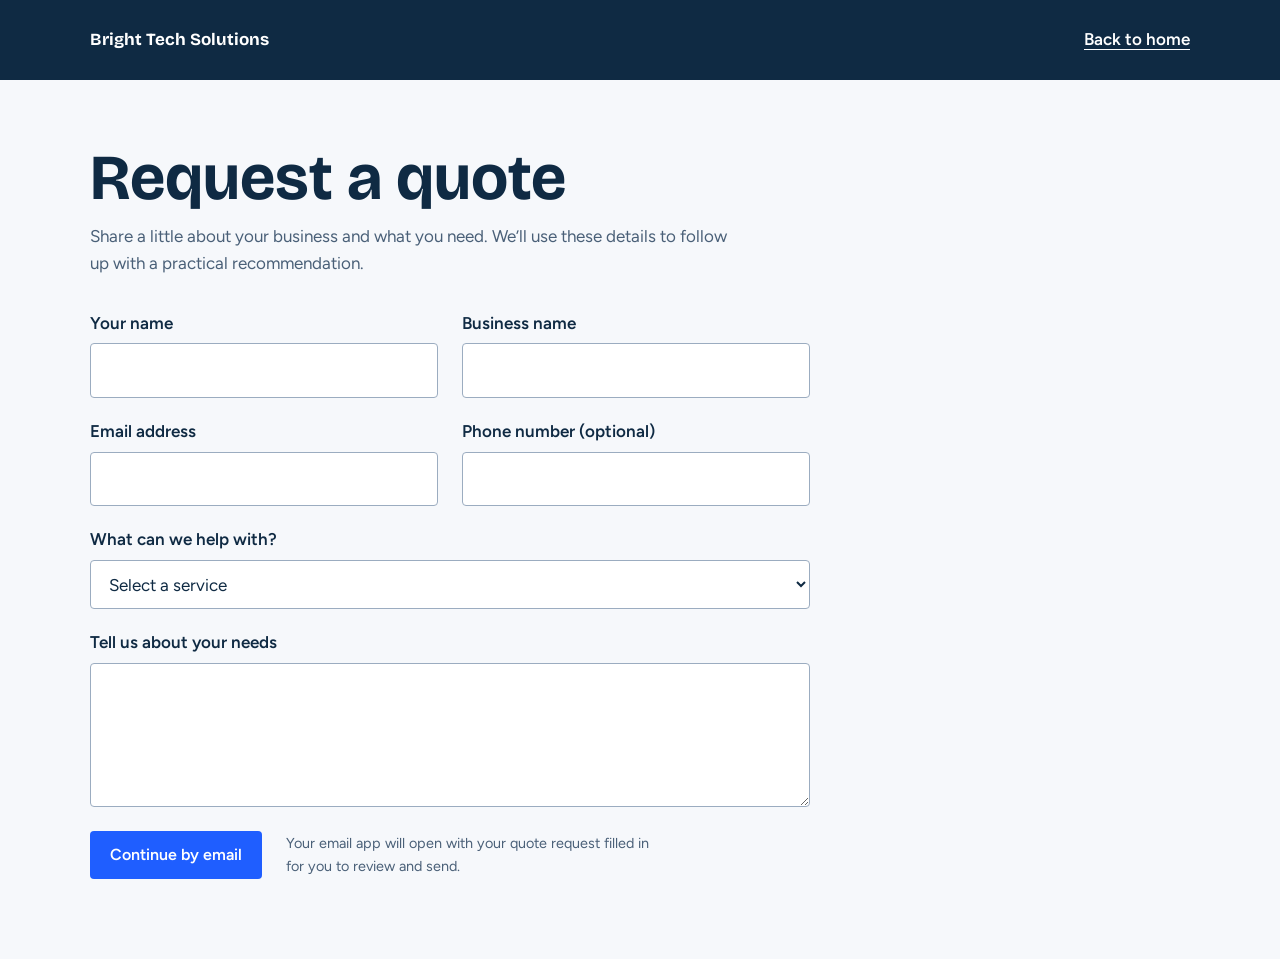
==== quote.html @ 937b691c "adding amination to home screen" ====
<!DOCTYPE html>
<html lang="en">
<head>
  <meta charset="UTF-8">
  <meta name="viewport" content="width=device-width, initial-scale=1">
  <title>Request a Quote | Bright Tech Solutions LLC</title>
  <meta name="description" content="Tell Bright Tech Solutions about your business technology needs and request a quote.">
  <link rel="preconnect" href="https://fonts.googleapis.com">
  <link rel="preconnect" href="https://fonts.gstatic.com" crossorigin>
  <link href="https://fonts.googleapis.com/css2?family=Bricolage+Grotesque:opsz,wght@12..96,500;12..96,700&family=Figtree:wght@400;500;600&display=swap" rel="stylesheet">
  <style>
    :root {
      --paper: #f6f8fb;
      --ink: #0f2a43;
      --cobalt: #1f5eff;
      --sun: #ffc933;
      --mist: #d9e2ee;
      --muted: #4a6078;
      --display: "Bricolage Grotesque", "Segoe UI", system-ui, sans-serif;
      --body: "Figtree", "Segoe UI", system-ui, sans-serif;
    }
    *, *::before, *::after { box-sizing: border-box; }
    body {
      min-height: 100vh;
      margin: 0;
      background: var(--paper);
      color: var(--ink);
      font-family: var(--body);
      font-size: 1.0625rem;
      line-height: 1.6;
    }
    a { color: inherit; }
    :focus-visible { outline: 3px solid var(--sun); outline-offset: 3px; }
    .wrap { width: min(1100px, 100% - 3rem); margin-inline: auto; }
    .topbar { background: var(--ink); color: #fff; }
    .nav {
      display: flex;
      align-items: center;
      justify-content: space-between;
      gap: 1rem;
      min-height: 5rem;
    }
    .brand { color: #fff; font-family: var(--display); font-weight: 700; text-decoration: none; }
    .back { color: #fff; font-weight: 600; text-decoration-thickness: 1px; text-underline-offset: 4px; }
    main { padding-block: 4rem 5rem; }
    .intro { max-width: 58ch; margin-bottom: 2rem; }
    h1 {
      margin: 0 0 0.75rem;
      font-family: var(--display);
      font-size: clamp(2.4rem, 6vw, 4rem);
      line-height: 1.05;
    }
    .intro p { margin: 0; color: var(--muted); }
    form { width: min(720px, 100%); }
    .fields { display: grid; grid-template-columns: repeat(2, minmax(0, 1fr)); gap: 1.25rem 1.5rem; }
    .field { display: grid; gap: 0.4rem; }
    .field-wide { grid-column: 1 / -1; }
    label { font-weight: 600; }
    input, select, textarea {
      width: 100%;
      border: 1px solid #9bacc0;
      border-radius: 4px;
      padding: 0.8rem 0.9rem;
      background: #fff;
      color: var(--ink);
      font: inherit;
    }
    textarea { min-height: 9rem; resize: vertical; }
    .form-footer { display: flex; flex-wrap: wrap; align-items: center; gap: 1rem 1.5rem; margin-top: 1.5rem; }
    .submit {
      border: 0;
      border-radius: 4px;
      padding: 0.9rem 1.25rem;
      background: var(--cobalt);
      color: #fff;
      font: 600 1rem var(--body);
      cursor: pointer;
    }
    .submit:hover { background: var(--ink); }
    .note { max-width: 42ch; margin: 0; color: var(--muted); font-size: 0.9rem; }
    @media (max-width: 600px) {
      .wrap { width: min(100% - 2rem, 1100px); }
      main { padding-block: 3rem; }
      .fields { grid-template-columns: 1fr; }
      .field-wide { grid-column: auto; }
      .nav { min-height: 4.5rem; }
    }
  </style>
</head>
<body>
  <header class="topbar">
    <nav class="wrap nav" aria-label="Main">
      <a class="brand" href="index.html">Bright Tech Solutions</a>
      <a class="back" href="index.html">Back to home</a>
    </nav>
  </header>

  <main class="wrap">
    <div class="intro">
      <h1>Request a quote</h1>
      <p>Share a little about your business and what you need. We’ll use these details to follow up with a practical recommendation.</p>
    </div>

    <form id="quote-form">
      <div class="fields">
        <div class="field">
          <label for="name">Your name</label>
          <input id="name" name="name" autocomplete="name" required>
        </div>
        <div class="field">
          <label for="business">Business name</label>
          <input id="business" name="business" autocomplete="organization" required>
        </div>
        <div class="field">
          <label for="email">Email address</label>
          <input id="email" name="email" type="email" autocomplete="email" required>
        </div>
        <div class="field">
          <label for="phone">Phone number <span>(optional)</span></label>
          <input id="phone" name="phone" type="tel" autocomplete="tel">
        </div>
        <div class="field field-wide">
          <label for="service">What can we help with?</label>
          <select id="service" name="service" required>
            <option value="" selected disabled>Select a service</option>
            <option>IT support and troubleshooting</option>
            <option>Networking and connectivity</option>
            <option>Technology security</option>
            <option>Cloud and technology solutions</option>
            <option>IT consulting and setup</option>
            <option>Something else</option>
          </select>
        </div>
        <div class="field field-wide">
          <label for="details">Tell us about your needs</label>
          <textarea id="details" name="details" required></textarea>
        </div>
      </div>
      <div class="form-footer">
        <button class="submit" type="submit">Continue by email</button>
        <p class="note">Your email app will open with your quote request filled in for you to review and send.</p>
      </div>
    </form>
  </main>

  <script>
    document.querySelector("#quote-form").addEventListener("submit", (event) => {
      event.preventDefault();
      const formData = new FormData(event.currentTarget);
      const body = [
        `Name: ${formData.get("name")}`,
        `Business: ${formData.get("business")}`,
        `Email: ${formData.get("email")}`,
        `Phone: ${formData.get("phone") || "Not provided"}`,
        `Service: ${formData.get("service")}`,
        "",
        "Project details:",
        formData.get("details")
      ].join("\n");
      const subject = `Quote request from ${formData.get("business")}`;
      window.location.href = `mailto:hello@example.com?subject=${encodeURIComponent(subject)}&body=${encodeURIComponent(body)}`;
    });
  </script>
</body>
</html>
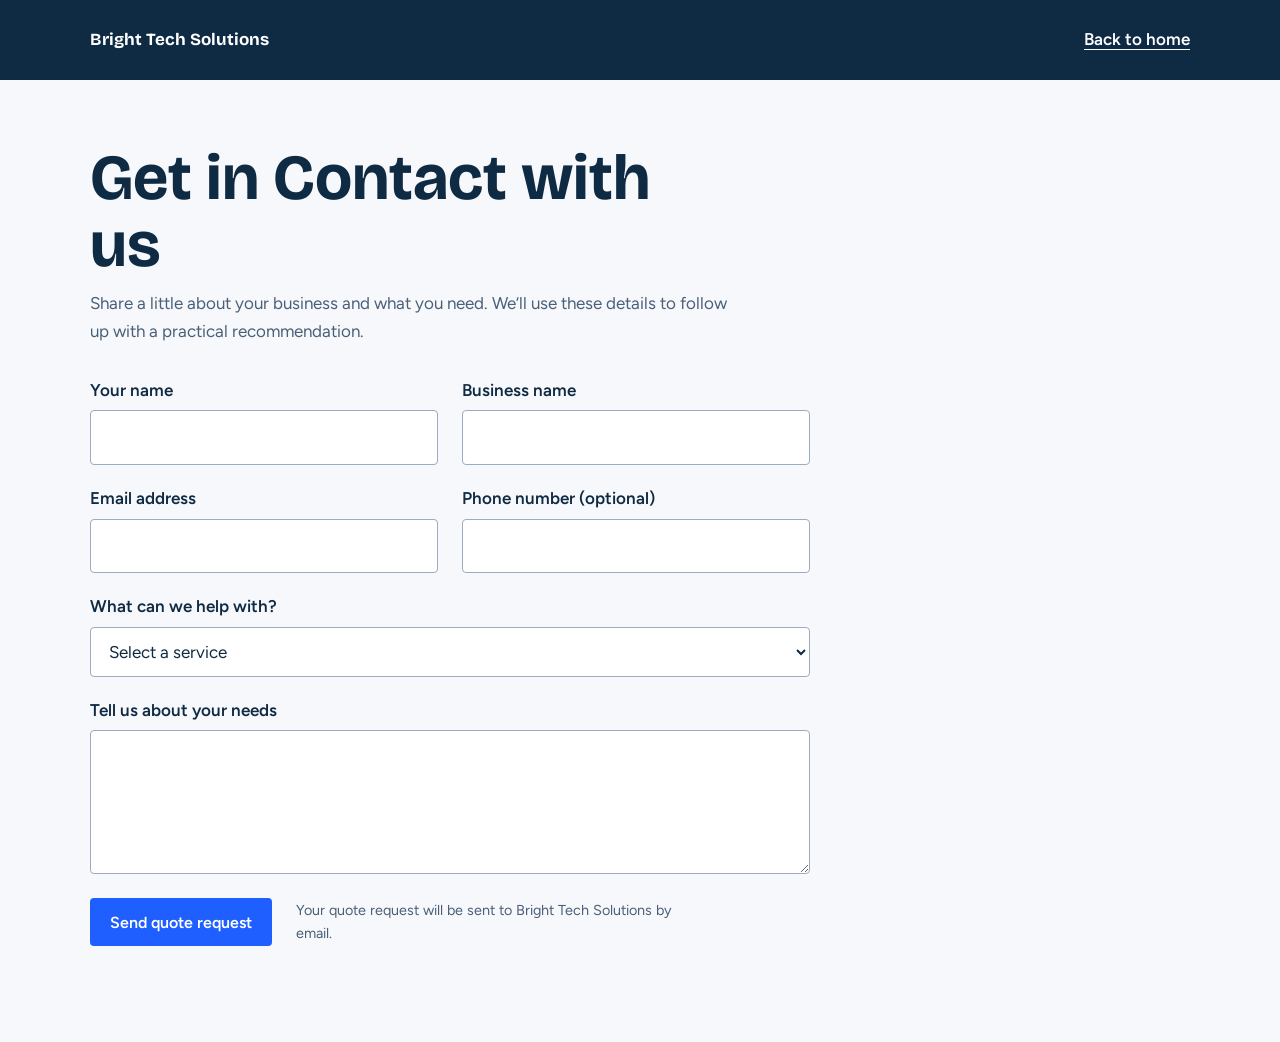
==== commit 9d18f4dd: "adding meail capability" ====
--- a/quote.html
+++ b/quote.html
@@ -78,6 +78,8 @@
     }
     .submit:hover { background: var(--ink); }
     .note { max-width: 42ch; margin: 0; color: var(--muted); font-size: 0.9rem; }
+    .form-status { flex-basis: 100%; margin: 0; color: var(--muted); }
+    .form-status[data-state="error"] { color: #a12622; }
     @media (max-width: 600px) {
       .wrap { width: min(100% - 2rem, 1100px); }
       main { padding-block: 3rem; }
@@ -97,7 +99,7 @@
 
   <main class="wrap">
     <div class="intro">
-      <h1>Request a quote</h1>
+      <h1>Get in Contact with us</h1>
       <p>Share a little about your business and what you need. We’ll use these details to follow up with a practical recommendation.</p>
     </div>
 
@@ -137,28 +139,54 @@
         </div>
       </div>
       <div class="form-footer">
-        <button class="submit" type="submit">Continue by email</button>
-        <p class="note">Your email app will open with your quote request filled in for you to review and send.</p>
+        <button class="submit" type="submit">Send quote request</button>
+        <p class="note">Your quote request will be sent to Bright Tech Solutions by email.</p>
+        <p class="form-status" id="form-status" role="status" aria-live="polite"></p>
       </div>
     </form>
   </main>
 
   <script>
-    document.querySelector("#quote-form").addEventListener("submit", (event) => {
+    const quoteForm = document.querySelector("#quote-form");
+    const submitButton = quoteForm.querySelector(".submit");
+    const formStatus = document.querySelector("#form-status");
+
+    quoteForm.addEventListener("submit", async (event) => {
       event.preventDefault();
-      const formData = new FormData(event.currentTarget);
-      const body = [
-        `Name: ${formData.get("name")}`,
-        `Business: ${formData.get("business")}`,
-        `Email: ${formData.get("email")}`,
-        `Phone: ${formData.get("phone") || "Not provided"}`,
-        `Service: ${formData.get("service")}`,
-        "",
-        "Project details:",
-        formData.get("details")
-      ].join("\n");
-      const subject = `Quote request from ${formData.get("business")}`;
-      window.location.href = `mailto:hello@example.com?subject=${encodeURIComponent(subject)}&body=${encodeURIComponent(body)}`;
+      const formData = new FormData(quoteForm);
+      const payload = Object.fromEntries(formData.entries());
+      payload._subject = `Quote request from ${formData.get("business")}`;
+      payload._template = "table";
+
+      submitButton.disabled = true;
+      formStatus.dataset.state = "sending";
+      formStatus.textContent = "Sending your quote request…";
+
+      try {
+        const response = await fetch("https://formsubmit.co/ajax/clari13ruiz@gmail.com", {
+          method: "POST",
+          headers: {
+            "Content-Type": "application/json",
+            Accept: "application/json"
+          },
+          body: JSON.stringify(payload)
+        });
+        const result = await response.json();
+
+        if (!response.ok || (result.success !== true && result.success !== "true")) {
+          throw new Error(result.message || "The email service could not accept the request.");
+        }
+
+        formStatus.dataset.state = "success";
+        formStatus.textContent = "Your quote request has been sent. Thank you!";
+        quoteForm.reset();
+      } catch (error) {
+        console.error("Unable to send quote request.", error);
+        formStatus.dataset.state = "error";
+        formStatus.textContent = "We couldn't send your request right now. Please try again later or contact us directly.";
+      } finally {
+        submitButton.disabled = false;
+      }
     });
   </script>
 </body>
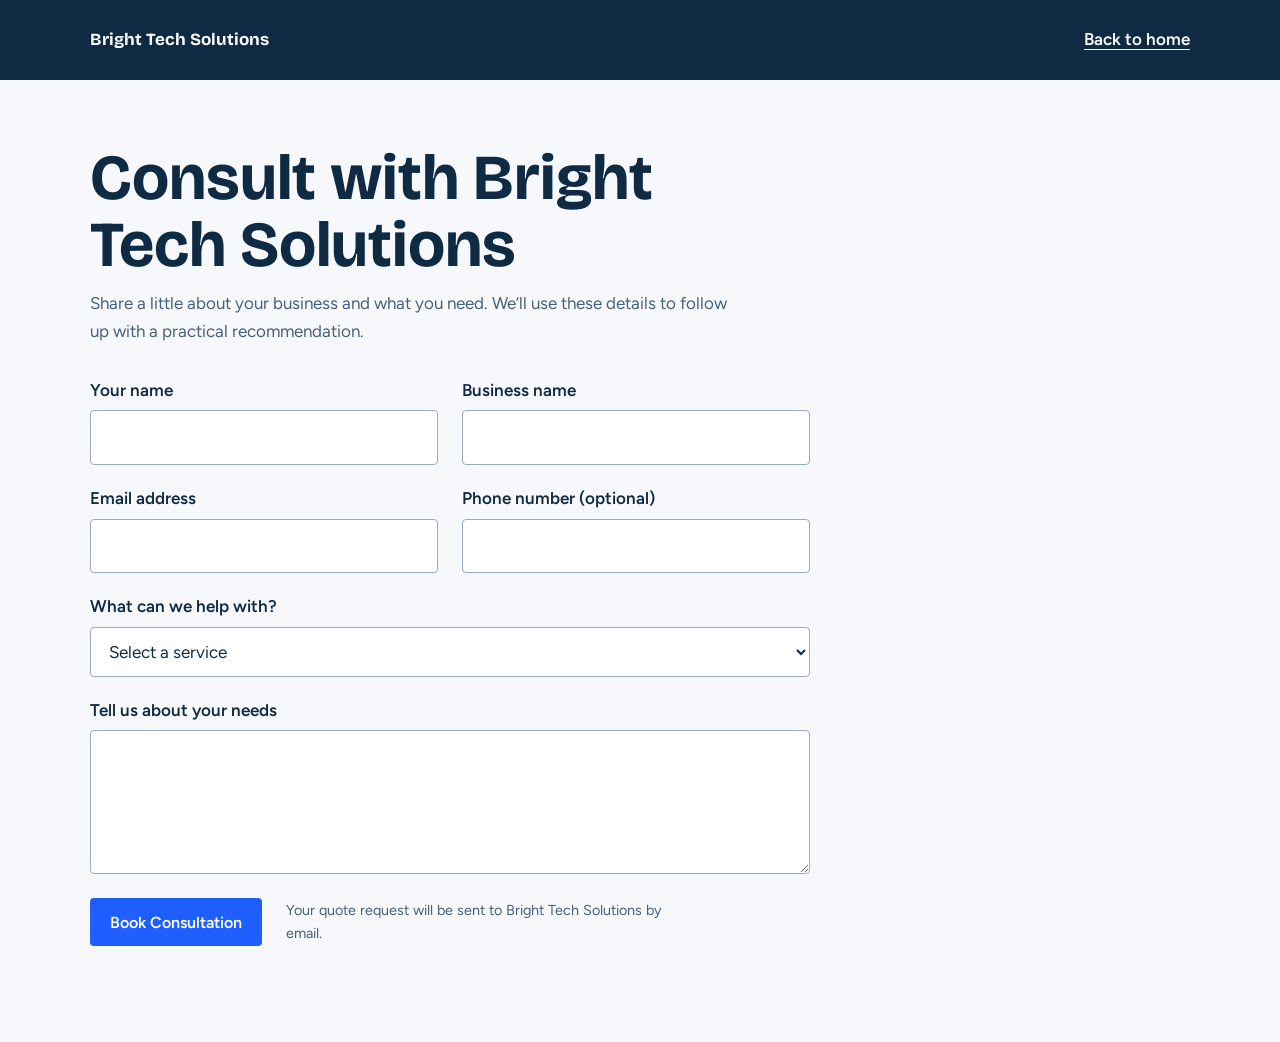
==== commit 3616b38d: "Updating language" ====
--- a/quote.html
+++ b/quote.html
@@ -99,7 +99,7 @@
 
   <main class="wrap">
     <div class="intro">
-      <h1>Get in Contact with us</h1>
+      <h1>Consult with Bright Tech Solutions</h1>
       <p>Share a little about your business and what you need. We’ll use these details to follow up with a practical recommendation.</p>
     </div>
 
@@ -139,7 +139,7 @@
         </div>
       </div>
       <div class="form-footer">
-        <button class="submit" type="submit">Send quote request</button>
+        <button class="submit" type="submit">Book Consultation </button>
         <p class="note">Your quote request will be sent to Bright Tech Solutions by email.</p>
         <p class="form-status" id="form-status" role="status" aria-live="polite"></p>
       </div>
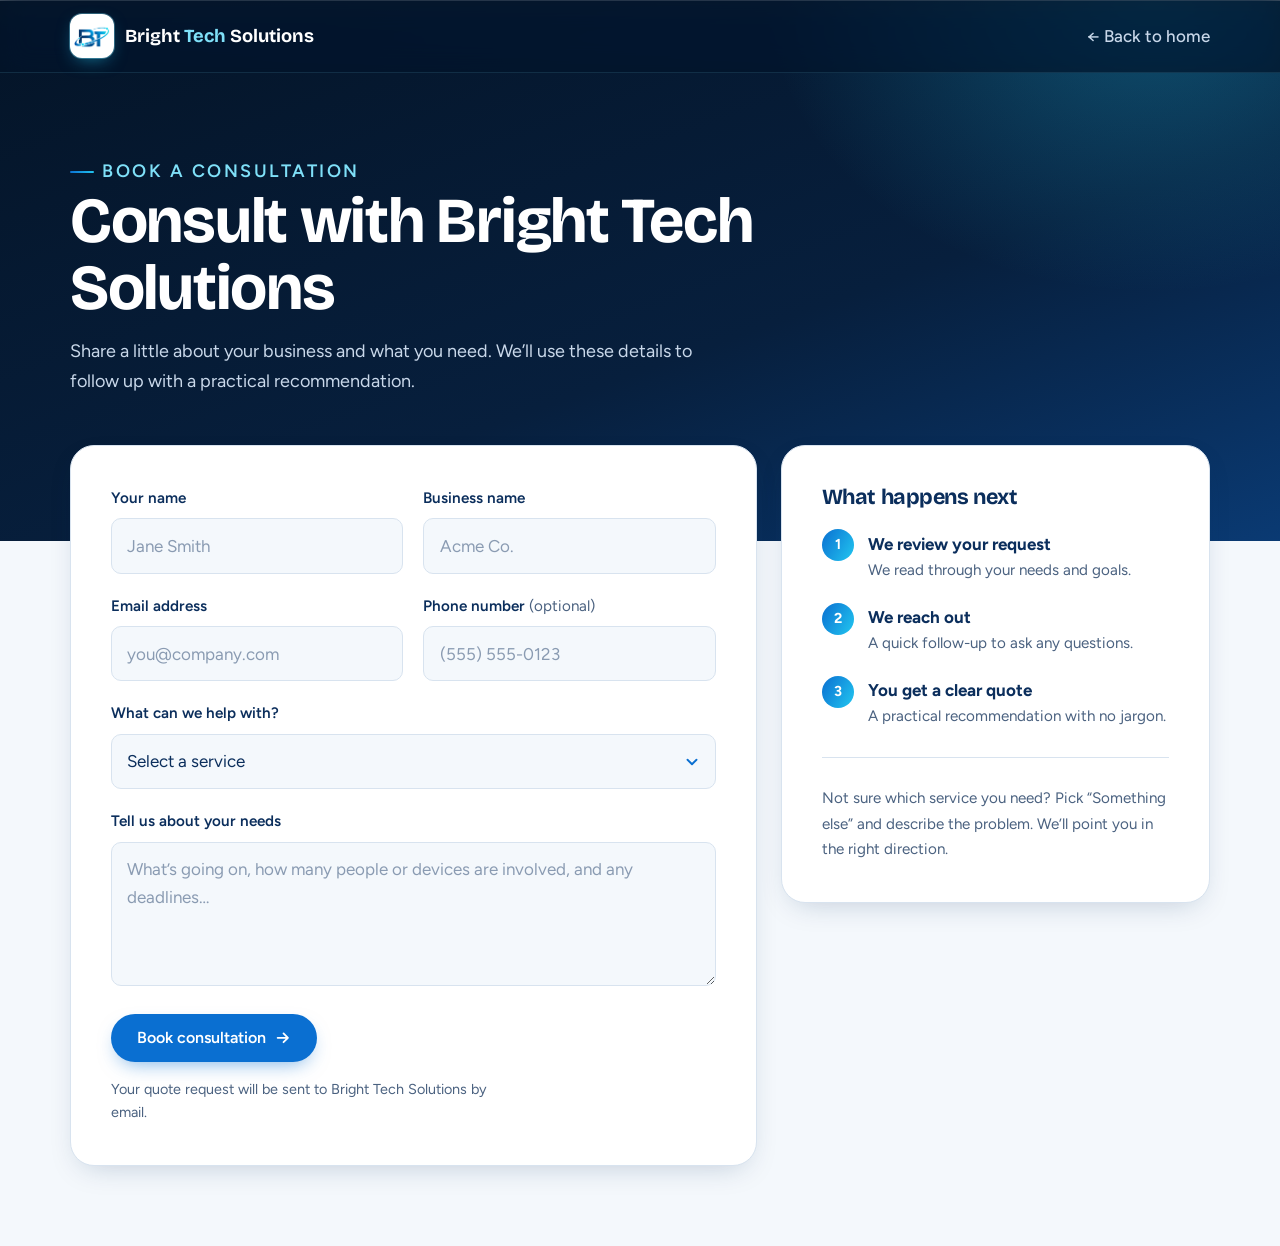
==== commit d99c59c3: "Modernize UI and unify colors around the logo palette - Replace the yellow/cobalt accents with navy," ====
--- a/quote.html
+++ b/quote.html
@@ -5,121 +5,52 @@
   <meta name="viewport" content="width=device-width, initial-scale=1">
   <title>Request a Quote | Bright Tech Solutions LLC</title>
   <meta name="description" content="Tell Bright Tech Solutions about your business technology needs and request a quote.">
+  <meta name="theme-color" content="#041427">
+  <link rel="icon" type="image/png" href="Images/Bright_Tech_Solutions_Logo-removebg-preview.png">
   <link rel="preconnect" href="https://fonts.googleapis.com">
   <link rel="preconnect" href="https://fonts.gstatic.com" crossorigin>
   <link href="https://fonts.googleapis.com/css2?family=Bricolage+Grotesque:opsz,wght@12..96,500;12..96,700&family=Figtree:wght@400;500;600&display=swap" rel="stylesheet">
-  <style>
-    :root {
-      --paper: #f6f8fb;
-      --ink: #0f2a43;
-      --cobalt: #1f5eff;
-      --sun: #ffc933;
-      --mist: #d9e2ee;
-      --muted: #4a6078;
-      --display: "Bricolage Grotesque", "Segoe UI", system-ui, sans-serif;
-      --body: "Figtree", "Segoe UI", system-ui, sans-serif;
-    }
-    *, *::before, *::after { box-sizing: border-box; }
-    body {
-      min-height: 100vh;
-      margin: 0;
-      background: var(--paper);
-      color: var(--ink);
-      font-family: var(--body);
-      font-size: 1.0625rem;
-      line-height: 1.6;
-    }
-    a { color: inherit; }
-    :focus-visible { outline: 3px solid var(--sun); outline-offset: 3px; }
-    .wrap { width: min(1100px, 100% - 3rem); margin-inline: auto; }
-    .topbar { background: var(--ink); color: #fff; }
-    .nav {
-      display: flex;
-      align-items: center;
-      justify-content: space-between;
-      gap: 1rem;
-      min-height: 5rem;
-    }
-    .brand { color: #fff; font-family: var(--display); font-weight: 700; text-decoration: none; }
-    .back { color: #fff; font-weight: 600; text-decoration-thickness: 1px; text-underline-offset: 4px; }
-    main { padding-block: 4rem 5rem; }
-    .intro { max-width: 58ch; margin-bottom: 2rem; }
-    h1 {
-      margin: 0 0 0.75rem;
-      font-family: var(--display);
-      font-size: clamp(2.4rem, 6vw, 4rem);
-      line-height: 1.05;
-    }
-    .intro p { margin: 0; color: var(--muted); }
-    form { width: min(720px, 100%); }
-    .fields { display: grid; grid-template-columns: repeat(2, minmax(0, 1fr)); gap: 1.25rem 1.5rem; }
-    .field { display: grid; gap: 0.4rem; }
-    .field-wide { grid-column: 1 / -1; }
-    label { font-weight: 600; }
-    input, select, textarea {
-      width: 100%;
-      border: 1px solid #9bacc0;
-      border-radius: 4px;
-      padding: 0.8rem 0.9rem;
-      background: #fff;
-      color: var(--ink);
-      font: inherit;
-    }
-    textarea { min-height: 9rem; resize: vertical; }
-    .form-footer { display: flex; flex-wrap: wrap; align-items: center; gap: 1rem 1.5rem; margin-top: 1.5rem; }
-    .submit {
-      border: 0;
-      border-radius: 4px;
-      padding: 0.9rem 1.25rem;
-      background: var(--cobalt);
-      color: #fff;
-      font: 600 1rem var(--body);
-      cursor: pointer;
-    }
-    .submit:hover { background: var(--ink); }
-    .note { max-width: 42ch; margin: 0; color: var(--muted); font-size: 0.9rem; }
-    .form-status { flex-basis: 100%; margin: 0; color: var(--muted); }
-    .form-status[data-state="error"] { color: #a12622; }
-    @media (max-width: 600px) {
-      .wrap { width: min(100% - 2rem, 1100px); }
-      main { padding-block: 3rem; }
-      .fields { grid-template-columns: 1fr; }
-      .field-wide { grid-column: auto; }
-      .nav { min-height: 4.5rem; }
-    }
-  </style>
+  <link rel="stylesheet" href="css/styles.css">
 </head>
-<body>
-  <header class="topbar">
-    <nav class="wrap nav" aria-label="Main">
-      <a class="brand" href="index.html">Bright Tech Solutions</a>
-      <a class="back" href="index.html">Back to home</a>
-    </nav>
-  </header>
+<body class="page-quote">
+  <nav class="site-nav" aria-label="Main">
+    <div class="wrap">
+      <a class="brand" href="index.html">
+        <span class="brand-mark"><img src="Images/Bright_Tech_Solutions_Logo-removebg-preview.png" alt="" aria-hidden="true"></span>
+        <span>Bright <b>Tech</b> Solutions</span>
+      </a>
+      <ul class="nav-links">
+        <li><a href="index.html">&larr; Back to home</a></li>
+      </ul>
+    </div>
+  </nav>
 
-  <main class="wrap">
-    <div class="intro">
+  <header class="quote-hero">
+    <div class="wrap">
+      <p class="eyebrow">Book a consultation</p>
       <h1>Consult with Bright Tech Solutions</h1>
       <p>Share a little about your business and what you need. We’ll use these details to follow up with a practical recommendation.</p>
     </div>
+  </header>
 
-    <form id="quote-form">
+  <main class="wrap quote-layout">
+    <form id="quote-form" class="card">
       <div class="fields">
         <div class="field">
           <label for="name">Your name</label>
-          <input id="name" name="name" autocomplete="name" required>
+          <input id="name" name="name" autocomplete="name" placeholder="Jane Smith" required>
         </div>
         <div class="field">
           <label for="business">Business name</label>
-          <input id="business" name="business" autocomplete="organization" required>
+          <input id="business" name="business" autocomplete="organization" placeholder="Acme Co." required>
         </div>
         <div class="field">
           <label for="email">Email address</label>
-          <input id="email" name="email" type="email" autocomplete="email" required>
+          <input id="email" name="email" type="email" autocomplete="email" placeholder="you@company.com" required>
         </div>
         <div class="field">
-          <label for="phone">Phone number <span>(optional)</span></label>
-          <input id="phone" name="phone" type="tel" autocomplete="tel">
+          <label for="phone">Phone number <span class="optional">(optional)</span></label>
+          <input id="phone" name="phone" type="tel" autocomplete="tel" placeholder="(555) 555-0123">
         </div>
         <div class="field field-wide">
           <label for="service">What can we help with?</label>
@@ -135,15 +66,29 @@
         </div>
         <div class="field field-wide">
           <label for="details">Tell us about your needs</label>
-          <textarea id="details" name="details" required></textarea>
+          <textarea id="details" name="details" placeholder="What’s going on, how many people or devices are involved, and any deadlines…" required></textarea>
         </div>
       </div>
       <div class="form-footer">
-        <button class="submit" type="submit">Book Consultation </button>
+        <button class="btn submit" type="submit">
+          Book consultation
+          <svg viewBox="0 0 24 24" fill="none" stroke="currentColor" stroke-width="2.5" stroke-linecap="round" stroke-linejoin="round" aria-hidden="true"><path d="M5 12h14M13 6l6 6-6 6"/></svg>
+        </button>
         <p class="note">Your quote request will be sent to Bright Tech Solutions by email.</p>
         <p class="form-status" id="form-status" role="status" aria-live="polite"></p>
       </div>
     </form>
+
+    <aside class="card aside">
+      <h2>What happens next</h2>
+      <ol class="steps">
+        <li><div><strong>We review your request</strong><span>We read through your needs and goals.</span></div></li>
+        <li><div><strong>We reach out</strong><span>A quick follow-up to ask any questions.</span></div></li>
+        <li><div><strong>You get a clear quote</strong><span>A practical recommendation with no jargon.</span></div></li>
+      </ol>
+      <div class="divider"></div>
+      <p class="small">Not sure which service you need? Pick “Something else” and describe the problem. We’ll point you in the right direction.</p>
+    </aside>
   </main>
 
   <script>
--- a/css/styles.css
+++ b/css/styles.css
@@ -0,0 +1,406 @@
+/* ==========================================================================
+   Bright Tech Solutions — shared styles
+   Palette is drawn from the logo: deep navy → brand blue → bright cyan.
+   ========================================================================== */
+
+:root {
+  /* Brand */
+  --navy-950: #041427;   /* deepest background */
+  --navy-900: #071f3d;   /* dark sections */
+  --navy:     #0b2e5c;   /* primary text / "BRIGHT" in logo */
+  --blue:     #0a6fd1;   /* primary actions / "TECH" in logo */
+  --blue-700: #0857a8;   /* hover for primary */
+  --cyan:     #22c7f0;   /* accent / logo nodes */
+  --cyan-300: #7fe0f8;   /* light accent on dark */
+  --gradient: linear-gradient(120deg, var(--blue) 0%, var(--cyan) 100%);
+
+  /* Neutrals (blue-tinted so they sit with the brand) */
+  --paper:    #f4f8fc;
+  --surface:  #ffffff;
+  --tint:     #e8f4fd;   /* soft cyan-blue wash */
+  --line:     #d8e3ef;
+  --muted:    #4b6280;
+  --on-dark:  #c9d8ea;   /* body text on navy */
+
+  /* Feedback */
+  --success:  #0f8a5f;
+  --error:    #b42318;
+
+  /* Type */
+  --display: "Bricolage Grotesque", "Segoe UI", system-ui, sans-serif;
+  --body: "Figtree", "Segoe UI", system-ui, sans-serif;
+
+  /* Shape & depth */
+  --radius-sm: 10px;
+  --radius: 16px;
+  --radius-lg: 24px;
+  --shadow-sm: 0 1px 2px rgba(11, 46, 92, 0.06), 0 2px 8px rgba(11, 46, 92, 0.05);
+  --shadow: 0 10px 30px -12px rgba(11, 46, 92, 0.25);
+  --ease: cubic-bezier(.2, .8, .2, 1);
+}
+
+*, *::before, *::after { box-sizing: border-box; }
+html { scroll-behavior: smooth; scroll-padding-top: 5rem; }
+body {
+  margin: 0;
+  background: var(--paper);
+  color: var(--navy);
+  font-family: var(--body);
+  font-size: 1.0625rem;
+  line-height: 1.65;
+  -webkit-font-smoothing: antialiased;
+}
+img, svg { max-width: 100%; }
+a { color: inherit; }
+:focus-visible { outline: 3px solid var(--cyan); outline-offset: 3px; border-radius: 4px; }
+::selection { background: var(--cyan); color: var(--navy-950); }
+
+.wrap { width: min(1140px, 100% - 3rem); margin-inline: auto; }
+
+h1, h2, h3 { font-family: var(--display); font-weight: 700; letter-spacing: -0.02em; }
+h2 { font-size: clamp(2rem, 4vw, 2.85rem); line-height: 1.1; margin: 0 0 0.75rem; }
+
+.eyebrow {
+  display: inline-flex; align-items: center; gap: 0.5rem;
+  margin: 0 0 1rem;
+  font-size: 0.8rem; font-weight: 600; letter-spacing: 0.14em; text-transform: uppercase;
+  color: var(--blue);
+}
+.eyebrow::before { content: ""; width: 1.5rem; height: 2px; background: var(--gradient); border-radius: 2px; }
+.lede { color: var(--muted); max-width: 56ch; margin: 0 0 3rem; font-size: 1.125rem; }
+
+/* Buttons ---------------------------------------------------------------- */
+.btn {
+  display: inline-flex; align-items: center; justify-content: center; gap: 0.5rem;
+  padding: 0.9rem 1.6rem;
+  border: 0; border-radius: 999px;
+  background: var(--blue); color: #fff;
+  font: 600 1rem/1.2 var(--body);
+  text-decoration: none; cursor: pointer;
+  box-shadow: 0 8px 20px -8px rgba(10, 111, 209, 0.6);
+  transition: transform .2s var(--ease), background-color .2s, box-shadow .2s;
+}
+.btn:hover { background: var(--blue-700); transform: translateY(-2px); box-shadow: 0 12px 24px -10px rgba(10, 111, 209, 0.7); }
+.btn:active { transform: translateY(0); }
+.btn:disabled { opacity: .6; cursor: progress; transform: none; }
+.btn svg { width: 1.1em; height: 1.1em; transition: transform .2s var(--ease); }
+.btn:hover svg { transform: translateX(3px); }
+
+.btn-accent { background: var(--cyan); color: var(--navy-950); box-shadow: 0 8px 24px -8px rgba(34, 199, 240, 0.7); }
+.btn-accent:hover { background: #fff; color: var(--navy); }
+
+.btn-ghost {
+  background: rgba(255, 255, 255, 0.08); color: #fff;
+  box-shadow: inset 0 0 0 1px rgba(255, 255, 255, 0.35);
+  backdrop-filter: blur(6px);
+}
+.btn-ghost:hover { background: rgba(255, 255, 255, 0.16); box-shadow: inset 0 0 0 1px rgba(255, 255, 255, 0.6); }
+
+/* Navigation (sticky, glass) -------------------------------------------- */
+.site-nav {
+  position: sticky; top: 0; z-index: 50;
+  background: rgba(4, 20, 39, 0.72);
+  backdrop-filter: saturate(160%) blur(14px);
+  -webkit-backdrop-filter: saturate(160%) blur(14px);
+  border-bottom: 1px solid rgba(127, 224, 248, 0.12);
+  color: #fff;
+}
+.site-nav .wrap {
+  display: flex; align-items: center; justify-content: space-between; gap: 1rem;
+  min-height: 4.5rem;
+}
+.brand {
+  display: inline-flex; align-items: center; gap: 0.7rem;
+  font-family: var(--display); font-weight: 700; font-size: 1.15rem;
+  text-decoration: none; color: #fff;
+}
+.brand-mark {
+  display: grid; place-items: center;
+  width: 2.75rem; height: 2.75rem; flex: 0 0 auto;
+  background: #fff; border-radius: 12px;
+  box-shadow: 0 0 0 1px rgba(127, 224, 248, 0.35), 0 6px 18px -6px rgba(34, 199, 240, 0.6);
+}
+.brand-mark img { width: 2.2rem; height: auto; display: block; }
+.brand span b { font-weight: 700; color: var(--cyan-300); }
+.nav-links { display: flex; align-items: center; gap: 2rem; list-style: none; margin: 0; padding: 0; }
+.nav-links a:not(.btn) {
+  position: relative; text-decoration: none; font-weight: 500; color: var(--on-dark);
+  transition: color .2s;
+}
+.nav-links a:not(.btn)::after {
+  content: ""; position: absolute; left: 0; right: 0; bottom: -6px; height: 2px;
+  background: var(--gradient); border-radius: 2px;
+  transform: scaleX(0); transform-origin: left; transition: transform .25s var(--ease);
+}
+.nav-links a:not(.btn):hover { color: #fff; }
+.nav-links a:not(.btn):hover::after { transform: scaleX(1); }
+.nav-links .btn { padding: 0.6rem 1.15rem; font-size: 0.95rem; }
+
+/* Hero ------------------------------------------------------------------- */
+.hero {
+  position: relative; isolation: isolate; overflow: hidden;
+  margin-top: -4.5rem; padding-top: 4.5rem;  /* sit under the glass nav */
+  background:
+    radial-gradient(60% 70% at 85% 10%, rgba(34, 199, 240, 0.28), transparent 60%),
+    linear-gradient(180deg, rgba(4, 20, 39, 0.78) 0%, rgba(7, 31, 61, 0.88) 70%, var(--navy-900) 100%),
+    url("../Images/server%20room.jpg") center / cover no-repeat;
+  color: #fff;
+  padding-bottom: 3rem;
+}
+.hero::after {  /* faint tech grid */
+  content: ""; position: absolute; inset: 0; z-index: -1;
+  background-image:
+    linear-gradient(rgba(127, 224, 248, 0.06) 1px, transparent 1px),
+    linear-gradient(90deg, rgba(127, 224, 248, 0.06) 1px, transparent 1px);
+  background-size: 48px 48px;
+  mask-image: linear-gradient(180deg, #000 0%, transparent 85%);
+}
+.hero-inner { padding-top: clamp(3rem, 9vw, 6.5rem); }
+.badge {
+  display: inline-flex; align-items: center; gap: 0.55rem;
+  padding: 0.4rem 0.9rem 0.4rem 0.6rem; margin-bottom: 1.75rem;
+  border-radius: 999px;
+  background: rgba(34, 199, 240, 0.12);
+  box-shadow: inset 0 0 0 1px rgba(127, 224, 248, 0.3);
+  color: var(--cyan-300); font-size: 0.9rem; font-weight: 500;
+}
+.badge .dot { width: 0.5rem; height: 0.5rem; border-radius: 50%; background: var(--cyan); box-shadow: 0 0 0 4px rgba(34, 199, 240, 0.25); animation: pulse 2.4s ease-in-out infinite; }
+@keyframes pulse { 50% { box-shadow: 0 0 0 8px rgba(34, 199, 240, 0); } }
+.hero h1 {
+  font-size: clamp(2.9rem, 8vw, 6rem);
+  line-height: 0.98; letter-spacing: -0.035em;
+  margin: 0 0 1.5rem;
+}
+.gradient-text {
+  background: linear-gradient(100deg, #4fb6ff 0%, var(--cyan) 60%, var(--cyan-300) 100%);
+  -webkit-background-clip: text; background-clip: text; color: transparent;
+}
+.hero .tagline { font-size: clamp(1.1rem, 2vw, 1.3rem); color: var(--on-dark); max-width: 40ch; margin: 0 0 2.25rem; }
+.hero-actions { display: flex; flex-wrap: wrap; gap: 0.85rem; }
+
+.line { display: block; width: 100%; height: auto; margin-top: 3rem; overflow: visible; }
+.line .path {
+  fill: none; stroke: url(#cable); stroke-width: 4; stroke-linecap: round; stroke-linejoin: round;
+  stroke-dasharray: 1; stroke-dashoffset: 1;
+  animation: draw 5.2s cubic-bezier(.45, 0, .25, 1) 0.2s forwards;
+}
+.line .plug { opacity: 0; animation: plug-in 0.9s var(--ease) 5.4s forwards; }
+.line .connected { opacity: 0; animation: light-on 0.3s ease-out 6.35s forwards; }
+@keyframes draw { to { stroke-dashoffset: 0; } }
+@keyframes plug-in {
+  0% { opacity: 0; transform: translateX(-12px); }
+  18% { opacity: 1; }
+  76% { opacity: 1; transform: translateX(28px); }
+  100% { opacity: 1; transform: translateX(24px); }
+}
+@keyframes light-on { to { opacity: 1; } }
+
+/* Stats strip */
+.stats {
+  display: grid; grid-template-columns: repeat(3, minmax(0, 1fr)); gap: 1px;
+  margin-top: 3rem; overflow: hidden;
+  border-radius: var(--radius); background: rgba(127, 224, 248, 0.16);
+  box-shadow: inset 0 0 0 1px rgba(127, 224, 248, 0.16);
+}
+.stat { padding: 1.25rem 1.5rem; background: rgba(4, 20, 39, 0.55); backdrop-filter: blur(6px); }
+.stat strong { display: block; font-family: var(--display); font-size: 1.15rem; color: #fff; }
+.stat span { color: var(--on-dark); font-size: 0.95rem; }
+
+/* Sections --------------------------------------------------------------- */
+section { padding-block: clamp(4rem, 9vw, 6.5rem); }
+
+/* Services: card grid */
+.services {
+  display: grid; grid-template-columns: repeat(auto-fit, minmax(280px, 1fr)); gap: 1.25rem;
+  list-style: none; margin: 0; padding: 0;
+}
+@media (min-width: 900px) {  /* 3 on top, 2 wider below — no orphan gap */
+  .services { grid-template-columns: repeat(6, minmax(0, 1fr)); }
+  .service { grid-column: span 2; }
+  .service:nth-last-child(-n + 2):nth-child(3n + 1),
+  .service:nth-last-child(-n + 2):nth-child(3n + 1) + .service { grid-column: span 3; }
+}
+.service {
+  position: relative;
+  padding: 1.75rem;
+  background: var(--surface);
+  border: 1px solid var(--line);
+  border-radius: var(--radius);
+  box-shadow: var(--shadow-sm);
+  transition: transform .25s var(--ease), box-shadow .25s var(--ease), border-color .25s;
+}
+.service::before {  /* gradient top edge on hover */
+  content: ""; position: absolute; inset: 0 0 auto; height: 3px;
+  border-radius: var(--radius) var(--radius) 0 0;
+  background: var(--gradient); opacity: 0; transition: opacity .25s;
+}
+.service:hover { transform: translateY(-4px); box-shadow: var(--shadow); border-color: transparent; }
+.service:hover::before { opacity: 1; }
+.service .icon {
+  display: grid; place-items: center;
+  width: 3rem; height: 3rem; margin-bottom: 1.25rem;
+  border-radius: 12px; background: var(--tint); color: var(--blue);
+}
+.service .icon svg { width: 1.5rem; height: 1.5rem; }
+.service h3 { margin: 0 0 0.5rem; font-size: 1.25rem; line-height: 1.25; }
+.service p { margin: 0; color: var(--muted); }
+
+/* About */
+.about {
+  position: relative; overflow: hidden;
+  background:
+    radial-gradient(50% 80% at 100% 0%, rgba(34, 199, 240, 0.18), transparent 60%),
+    radial-gradient(40% 60% at 0% 100%, rgba(10, 111, 209, 0.25), transparent 60%),
+    var(--navy-900);
+  color: #fff;
+}
+.about .eyebrow { color: var(--cyan-300); }
+.about .cols { display: grid; grid-template-columns: minmax(0, 1fr) minmax(0, 1.3fr); gap: 3.5rem; align-items: start; }
+.about h2 { margin: 0 0 1.5rem; }
+.about p { margin: 0 0 1.25rem; max-width: 60ch; color: var(--on-dark); }
+.about p:last-child { margin-bottom: 0; }
+.about .mission + p { margin-top: 1.75rem; }
+.about .mission {
+  margin: 0; padding: 1.75rem;
+  border-radius: var(--radius);
+  background: rgba(255, 255, 255, 0.05);
+  box-shadow: inset 0 0 0 1px rgba(127, 224, 248, 0.18);
+  border-left: 3px solid var(--cyan);
+  font-family: var(--display); font-size: 1.3rem; line-height: 1.4; font-weight: 500; color: #fff;
+}
+.values { display: grid; gap: 0.75rem; margin: 2rem 0 0; padding: 0; list-style: none; }
+.values li { display: flex; align-items: center; gap: 0.75rem; color: #fff; font-weight: 500; }
+.values li::before {
+  content: ""; width: 1.4rem; height: 1.4rem; flex: 0 0 auto; border-radius: 50%;
+  background: rgba(34, 199, 240, 0.18) url("data:image/svg+xml,%3Csvg xmlns='http://www.w3.org/2000/svg' viewBox='0 0 24 24' fill='none' stroke='%2322c7f0' stroke-width='3' stroke-linecap='round' stroke-linejoin='round'%3E%3Cpath d='M5 12l5 5L20 7'/%3E%3C/svg%3E") center / 0.8rem no-repeat;
+}
+
+/* Contact CTA card */
+.cta {
+  display: flex; flex-wrap: wrap; align-items: center; justify-content: space-between; gap: 2rem;
+  padding: clamp(2rem, 5vw, 3.5rem);
+  border-radius: var(--radius-lg);
+  background:
+    radial-gradient(60% 120% at 100% 0%, rgba(34, 199, 240, 0.45), transparent 60%),
+    linear-gradient(120deg, var(--navy) 0%, var(--blue) 100%);
+  color: #fff;
+  box-shadow: var(--shadow);
+}
+.cta h2 { margin-bottom: 0.5rem; }
+.cta p { margin: 0; color: #dcebfa; max-width: 46ch; }
+
+/* Footer ----------------------------------------------------------------- */
+footer { border-top: 1px solid var(--line); padding-block: 2rem; color: var(--muted); font-size: 0.95rem; }
+footer .wrap { display: flex; flex-wrap: wrap; align-items: center; justify-content: space-between; gap: 0.5rem 2rem; }
+footer .brand { color: var(--navy); font-size: 1rem; }
+footer .brand-mark { width: 2.1rem; height: 2.1rem; border-radius: 9px; box-shadow: 0 0 0 1px var(--line); }
+footer .brand-mark img { width: 1.7rem; }
+
+/* Scroll reveal (progressive: only when JS adds .js to <html>) */
+.js .reveal { opacity: 0; transform: translateY(18px); transition: opacity .7s var(--ease), transform .7s var(--ease); }
+.js .reveal.is-visible { opacity: 1; transform: none; }
+
+/* ==========================================================================
+   Quote page
+   ========================================================================== */
+.page-quote { background: var(--paper); }
+.quote-hero {
+  position: relative; overflow: hidden;
+  margin-top: -4.5rem; padding: calc(4.5rem + clamp(3rem, 7vw, 5rem)) 0 clamp(7rem, 12vw, 9rem);
+  background:
+    radial-gradient(50% 90% at 90% 0%, rgba(34, 199, 240, 0.3), transparent 60%),
+    linear-gradient(160deg, var(--navy-950) 0%, var(--navy-900) 60%, #0a3a73 100%);
+  color: #fff;
+}
+.quote-hero .eyebrow { color: var(--cyan-300); }
+.quote-hero h1 { margin: 0 0 1rem; font-size: clamp(2.4rem, 6vw, 4rem); line-height: 1.05; max-width: 18ch; }
+.quote-hero p { margin: 0; color: var(--on-dark); max-width: 56ch; font-size: 1.125rem; }
+
+.quote-layout {
+  display: grid; grid-template-columns: minmax(0, 1.6fr) minmax(0, 1fr); gap: 1.5rem;
+  align-items: start;
+  margin-top: clamp(-6rem, -9vw, -4.5rem); padding-bottom: 5rem;
+  position: relative;
+}
+.card {
+  background: var(--surface);
+  border: 1px solid var(--line);
+  border-radius: var(--radius-lg);
+  box-shadow: var(--shadow);
+  padding: clamp(1.5rem, 4vw, 2.5rem);
+}
+.fields { display: grid; grid-template-columns: repeat(2, minmax(0, 1fr)); gap: 1.25rem 1.25rem; }
+.field { display: grid; gap: 0.45rem; }
+.field-wide { grid-column: 1 / -1; }
+label { font-weight: 600; font-size: 0.95rem; }
+label .optional { color: var(--muted); font-weight: 400; }
+input, select, textarea {
+  width: 100%;
+  border: 1px solid var(--line);
+  border-radius: var(--radius-sm);
+  padding: 0.8rem 0.95rem;
+  background: var(--paper);
+  color: var(--navy);
+  font: inherit;
+  transition: border-color .2s, box-shadow .2s, background-color .2s;
+}
+input::placeholder, textarea::placeholder { color: #8a9bb2; }
+input:hover, select:hover, textarea:hover { border-color: #b9cadd; }
+input:focus, select:focus, textarea:focus {
+  outline: none; background: #fff;
+  border-color: var(--blue);
+  box-shadow: 0 0 0 4px rgba(10, 111, 209, 0.15);
+}
+select {
+  appearance: none; -webkit-appearance: none;
+  padding-right: 2.5rem;
+  background-image: url("data:image/svg+xml,%3Csvg xmlns='http://www.w3.org/2000/svg' viewBox='0 0 24 24' fill='none' stroke='%230a6fd1' stroke-width='2.5' stroke-linecap='round' stroke-linejoin='round'%3E%3Cpath d='M6 9l6 6 6-6'/%3E%3C/svg%3E");
+  background-repeat: no-repeat; background-position: right 0.9rem center; background-size: 1.1rem;
+}
+textarea { min-height: 9rem; resize: vertical; }
+.form-footer { display: flex; flex-wrap: wrap; align-items: center; gap: 1rem 1.5rem; margin-top: 1.75rem; }
+.note { max-width: 42ch; margin: 0; color: var(--muted); font-size: 0.9rem; }
+.form-status { flex-basis: 100%; margin: 0; font-weight: 500; }
+.form-status:empty { display: none; }
+.form-status[data-state] { padding: 0.8rem 1rem; border-radius: var(--radius-sm); }
+.form-status[data-state="sending"] { background: var(--tint); color: var(--blue-700); }
+.form-status[data-state="success"] { background: #e6f6ef; color: var(--success); }
+.form-status[data-state="error"]   { background: #fdecea; color: var(--error); }
+
+.aside h2 { font-size: 1.35rem; margin-bottom: 1.25rem; }
+.steps { list-style: none; margin: 0; padding: 0; display: grid; gap: 1.25rem; counter-reset: step; }
+.steps li { display: grid; grid-template-columns: auto 1fr; gap: 0.9rem; counter-increment: step; }
+.steps li::before {
+  content: counter(step);
+  display: grid; place-items: center; width: 2rem; height: 2rem; border-radius: 50%;
+  background: var(--gradient); color: #fff; font-weight: 700; font-size: 0.9rem;
+}
+.steps strong { display: block; line-height: 1.3; margin-top: 0.2rem; }
+.steps span { color: var(--muted); font-size: 0.95rem; }
+.aside .divider { height: 1px; background: var(--line); margin: 1.75rem 0; }
+.aside .small { margin: 0; color: var(--muted); font-size: 0.95rem; }
+
+/* Responsive ------------------------------------------------------------- */
+@media (max-width: 860px) {
+  .about .cols, .quote-layout { grid-template-columns: 1fr; }
+  .about .cols { gap: 1.5rem; }
+}
+@media (max-width: 680px) {
+  .wrap { width: min(100% - 2rem, 1140px); }
+  .nav-links { gap: 1.1rem; }
+  .nav-links .hide-sm { display: none; }
+  .site-nav .brand > span:not(.brand-mark) { display: none; }
+  .stats { grid-template-columns: 1fr; }
+  .fields { grid-template-columns: 1fr; }
+  .cta { flex-direction: column; align-items: flex-start; }
+}
+
+@media (prefers-reduced-motion: reduce) {
+  html { scroll-behavior: auto; }
+  *, *::before, *::after { transition-duration: 0s !important; }
+  .badge .dot { animation: none; }
+  .line .path { animation: none; stroke-dashoffset: 0; }
+  .line .plug { animation: none; opacity: 1; transform: translateX(24px); }
+  .line .connected { animation: none; opacity: 1; }
+  .js .reveal { opacity: 1; transform: none; }
+}
